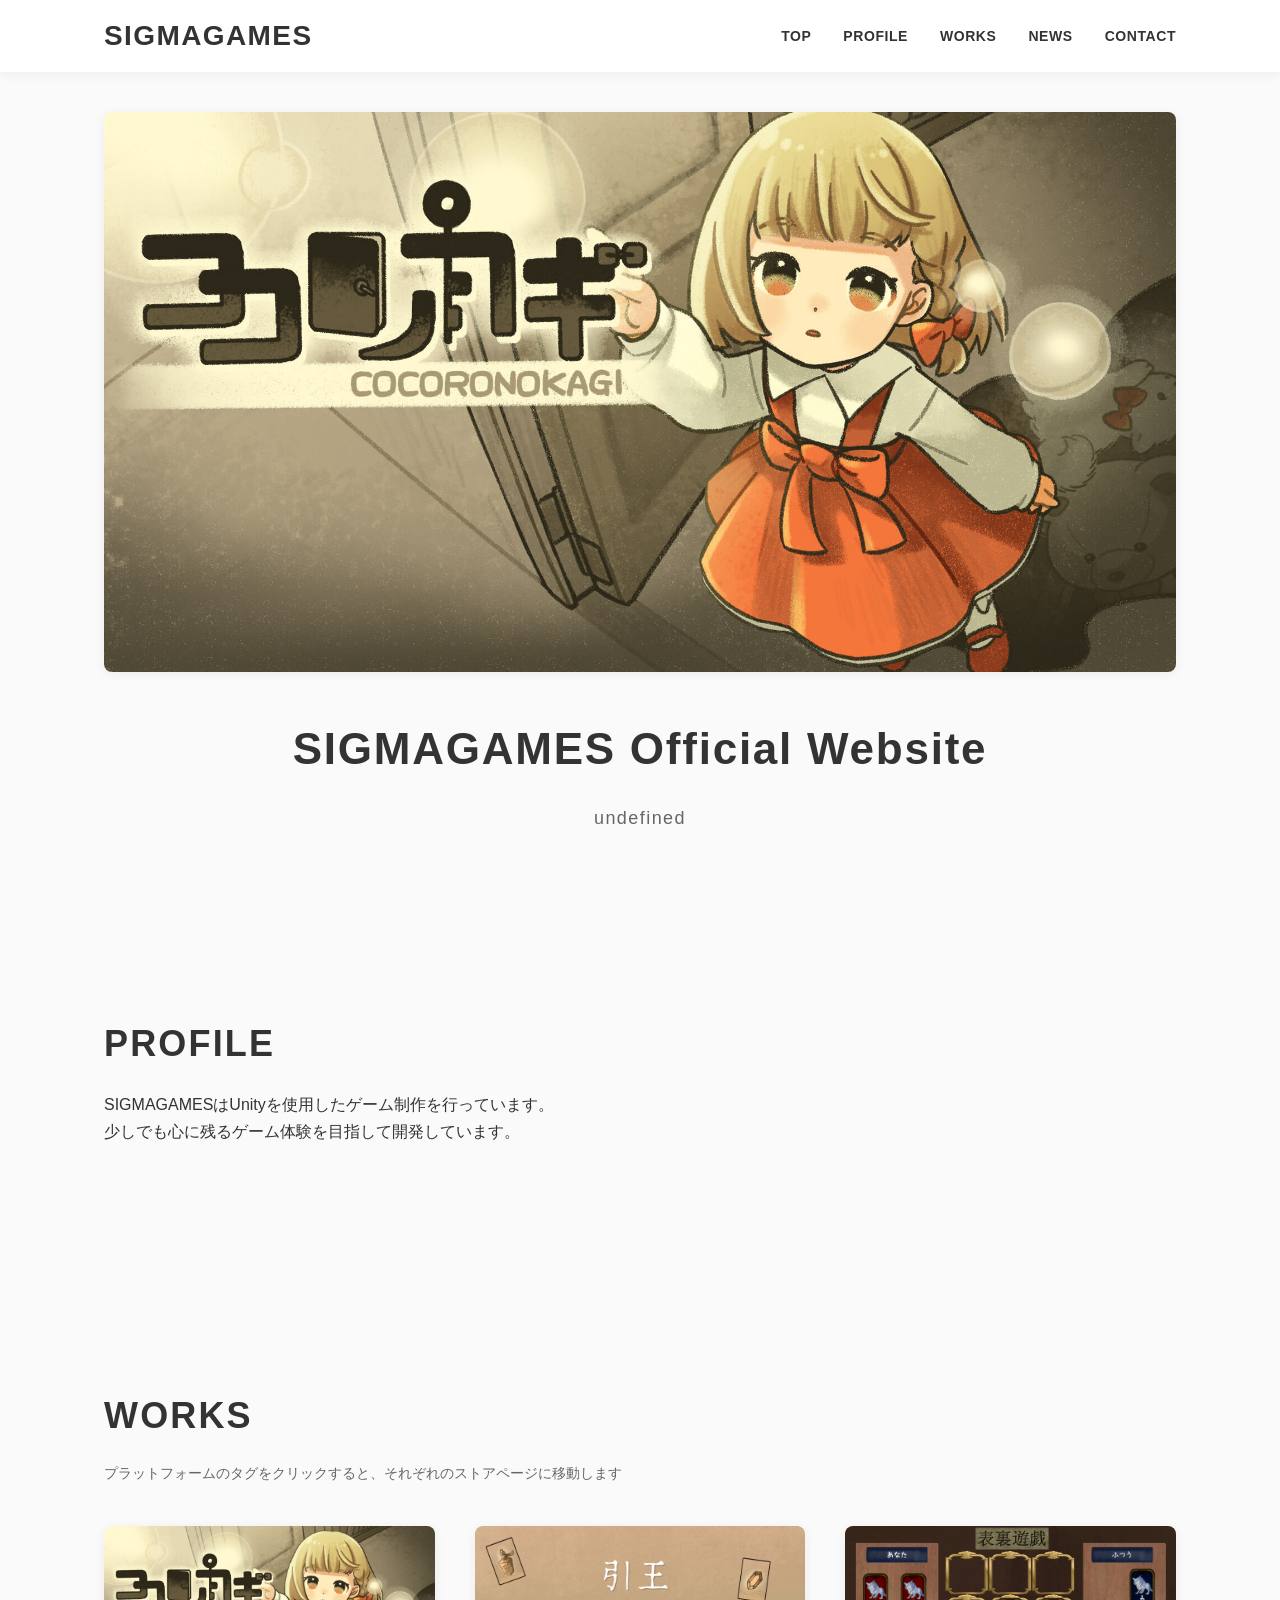
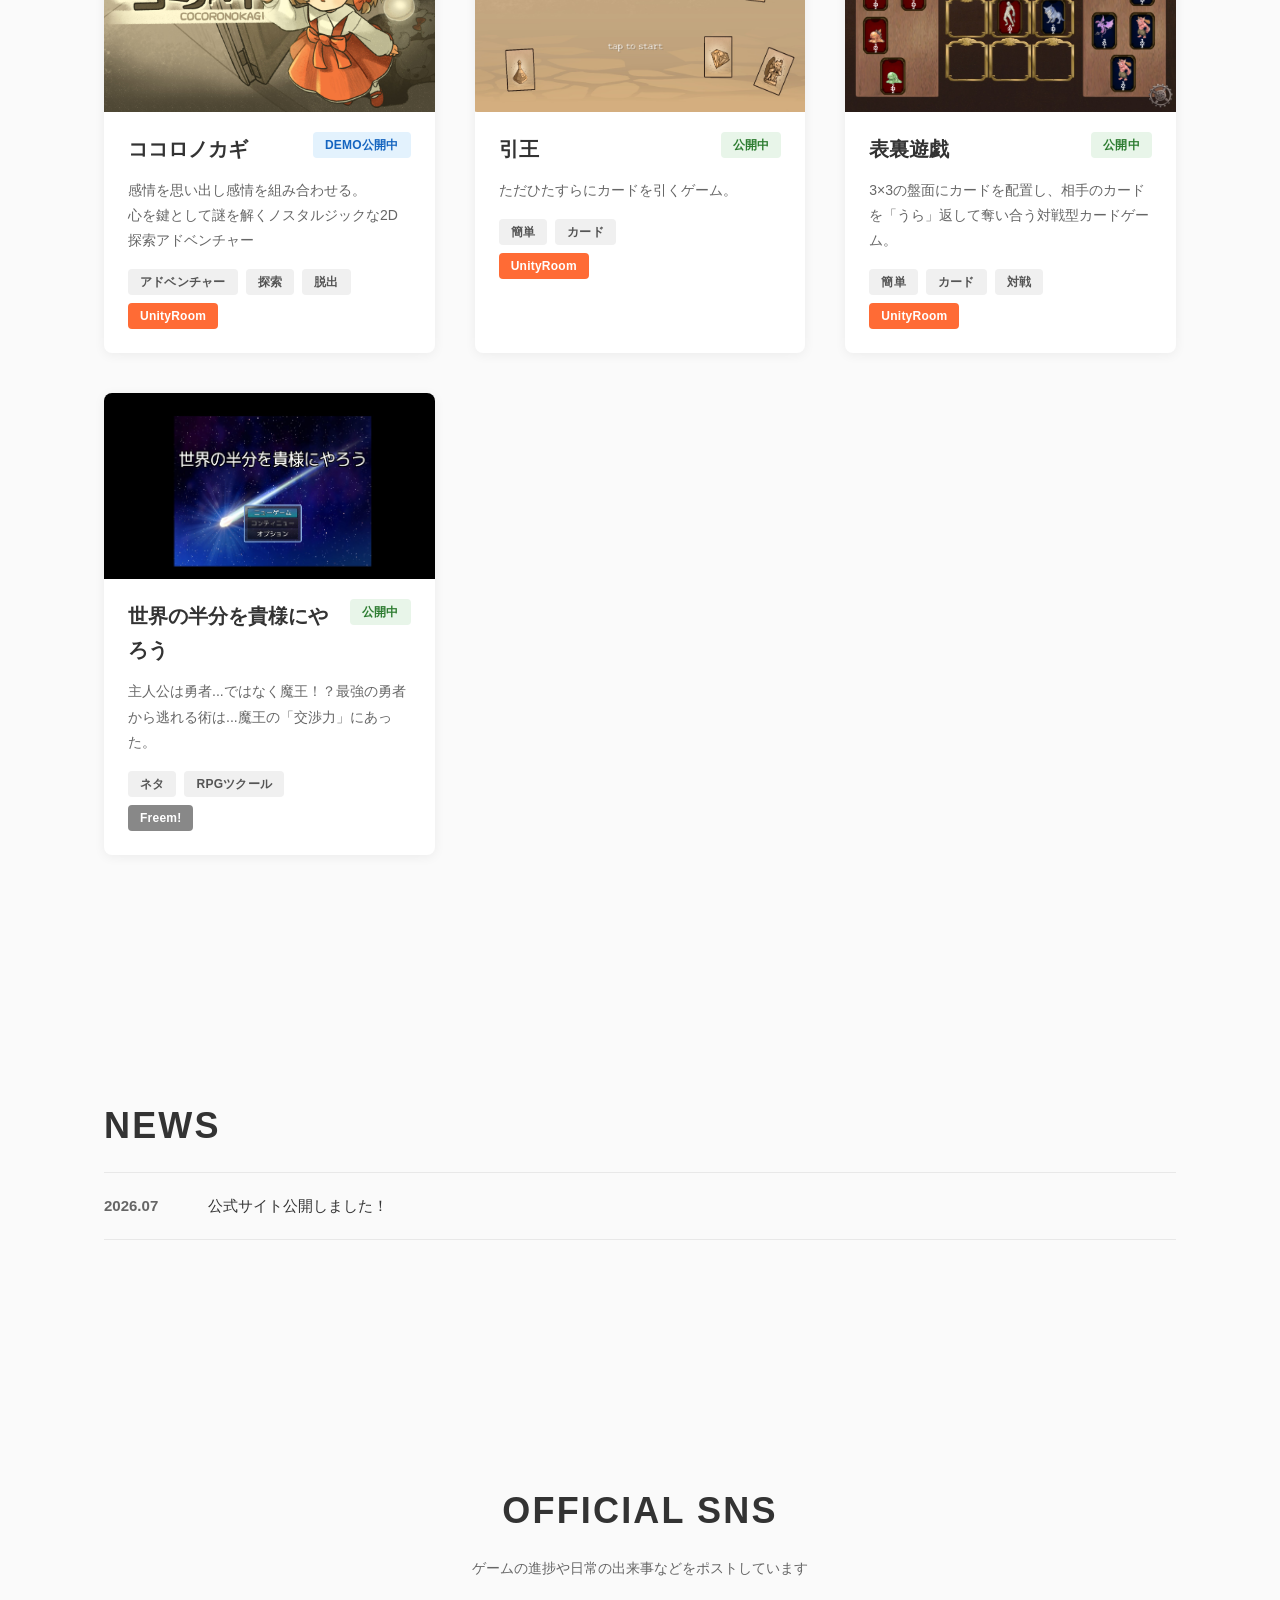
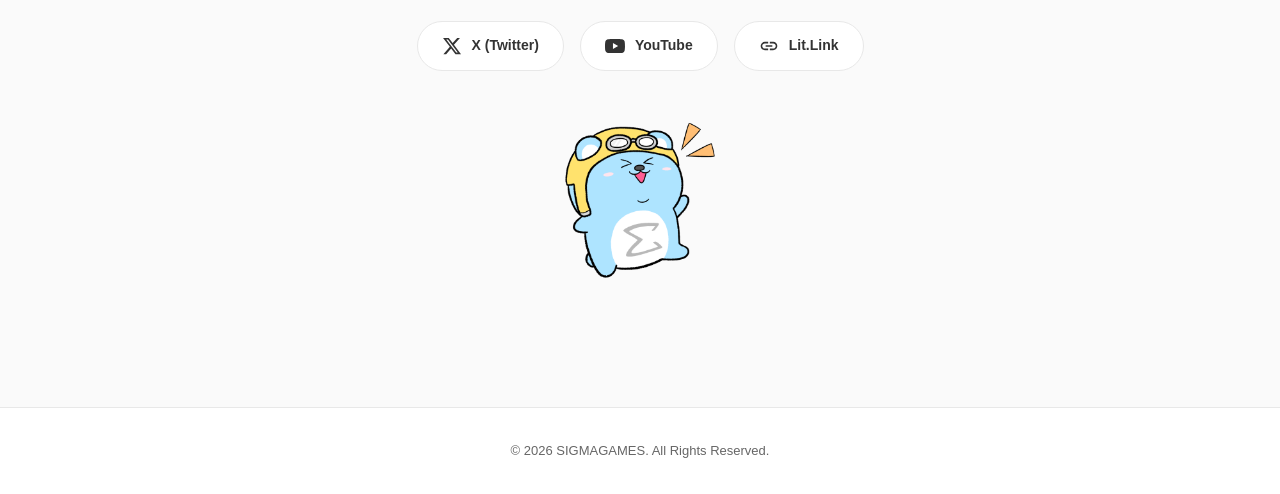
==== index.html @ db63a03f "Initial commit: SIGMAGAMES official website" ====
<!DOCTYPE html>
<html lang="ja">

<head>
    <meta charset="UTF-8">
    <meta name="viewport" content="width=device-width, initial-scale=1.0">
    <title>SIGMAGAMES</title>
    <meta name="description" content="SIGMAGAMES Official Website - インディーゲームスタジオ">
    <link rel="stylesheet" href="css/style.css">
</head>

<body>

    <header id="site-header"></header>

    <main>
        <section id="home" class="hero"></section>
        <section id="profile" class="section-profile"></section>
        <section id="games" class="section-works"></section>
        <section id="news" class="section-news"></section>
        <section id="contact" class="section-contact"></section>
    </main>

    <footer id="site-footer"></footer>

    <!-- 設定ファイル（ここを編集してサイトを更新） -->
    <script src="data/site.js"></script>
    <script src="data/games.js"></script>
    <script src="js/main.js"></script>

</body>

</html>
---- css/style.css ----
* {
  margin: 0;
  padding: 0;
  box-sizing: border-box;
}

:root {
  --color-bg: #fafafa;
  --color-surface: #ffffff;
  --color-text: #333333;
  --color-text-muted: #666666;
  --color-border: #e8e8e8;
  --color-accent: #2c5aa0;
  --header-height: 72px;
  --section-padding-x: clamp(20px, 5vw, 80px);
  --section-padding-y: clamp(80px, 10vw, 120px);
  --max-width: 1200px;
  --radius: 8px;
  --shadow: 0 2px 12px rgba(0, 0, 0, 0.06);
}

html {
  scroll-behavior: smooth;
}

body {
  font-family: "Yu Gothic UI", "Yu Gothic", "Hiragino Sans", sans-serif;
  background: var(--color-bg);
  color: var(--color-text);
  line-height: 1.7;
}

/* Header */
header {
  position: fixed;
  top: 0;
  width: 100%;
  background: var(--color-surface);
  box-shadow: var(--shadow);
  z-index: 1000;
}

.header-inner {
  max-width: var(--max-width);
  margin: 0 auto;
  padding: 0 var(--section-padding-x);
  height: var(--header-height);
  display: flex;
  justify-content: space-between;
  align-items: center;
}

.logo {
  font-size: clamp(20px, 3vw, 28px);
  font-weight: bold;
  letter-spacing: 0.05em;
  text-decoration: none;
  color: var(--color-text);
}

nav ul {
  display: flex;
  list-style: none;
  gap: clamp(16px, 3vw, 32px);
}

nav a {
  text-decoration: none;
  color: var(--color-text);
  font-weight: bold;
  font-size: 14px;
  letter-spacing: 0.04em;
  transition: color 0.2s;
}

nav a:hover {
  color: var(--color-accent);
}

/* Sections */
main section {
  padding: var(--section-padding-y) var(--section-padding-x);
  max-width: var(--max-width);
  margin: 0 auto;
}

main section:first-of-type {
  padding-top: calc(var(--header-height) + 40px);
}

h2 {
  font-size: clamp(28px, 4vw, 36px);
  margin-bottom: 16px;
  letter-spacing: 0.06em;
}

.section-note {
  color: var(--color-text-muted);
  font-size: 14px;
  margin-bottom: 40px;
}

.section-body {
  font-size: 16px;
  max-width: 720px;
}

/* Hero */
.hero {
  text-align: center;
  padding-bottom: 60px;
}

.hero-image-wrap {
  border-radius: var(--radius);
  overflow: hidden;
  box-shadow: var(--shadow);
}

.hero img {
  width: 100%;
  max-height: 560px;
  object-fit: cover;
  display: block;
}

.hero-text {
  margin-top: 40px;
}

.hero h1 {
  font-size: clamp(28px, 5vw, 44px);
  font-weight: bold;
  letter-spacing: 0.04em;
}

.hero p {
  margin-top: 16px;
  font-size: clamp(14px, 2vw, 18px);
  color: var(--color-text-muted);
  letter-spacing: 0.08em;
}

/* Works / Games */
.game-list {
  display: grid;
  grid-template-columns: repeat(auto-fill, minmax(320px, 1fr));
  gap: 40px;
}

.game-card {
  background: var(--color-surface);
  border-radius: var(--radius);
  overflow: hidden;
  box-shadow: var(--shadow);
  transition: transform 0.2s, box-shadow 0.2s;
}

.game-card:hover {
  transform: translateY(-4px);
  box-shadow: 0 8px 24px rgba(0, 0, 0, 0.1);
}

.game-still {
  aspect-ratio: 16 / 9;
  overflow: hidden;
  background: #eee;
}

.game-still img {
  width: 100%;
  height: 100%;
  object-fit: cover;
  display: block;
}

.game-still-placeholder {
  width: 100%;
  height: 100%;
  display: flex;
  align-items: center;
  justify-content: center;
  background: linear-gradient(135deg, #e8e8e8, #f5f5f5);
  color: #aaa;
  font-size: 14px;
}

.game-info {
  padding: 20px 24px 24px;
}

.game-title-row {
  display: flex;
  align-items: flex-start;
  justify-content: space-between;
  gap: 12px;
  margin-bottom: 12px;
}

.game-info h3 {
  font-size: 20px;
  flex: 1;
}

.game-description {
  font-size: 14px;
  color: var(--color-text-muted);
  margin-bottom: 16px;
  line-height: 1.8;
}

/* Tags */
.tag-group {
  display: flex;
  flex-wrap: wrap;
  gap: 8px;
  margin-top: 8px;
}

.tag {
  display: inline-block;
  padding: 4px 12px;
  border-radius: 4px;
  font-size: 12px;
  font-weight: bold;
  letter-spacing: 0.02em;
  line-height: 1.5;
}

.tag-genre {
  background: #f0f0f0;
  color: #555;
}

.tag-status {
  flex-shrink: 0;
  white-space: nowrap;
}

.tag-status-developing {
  background: #fff3e0;
  color: #e65100;
}

.tag-status-demo {
  background: #e3f2fd;
  color: #1565c0;
}

.tag-status-released {
  background: #e8f5e9;
  color: #2e7d32;
}

.tag-platform {
  text-decoration: none;
  color: #fff;
  transition: opacity 0.2s, transform 0.15s;
}

.tag-platform:hover {
  opacity: 0.85;
  transform: scale(1.03);
}

.tag-platform.tag-disabled {
  opacity: 0.45;
  cursor: default;
}

.tag-platform-unityroom {
  background: #ff6b35;
}

.tag-platform-steam {
  background: #1b2838;
}

.tag-platform-itch {
  background: #fa5c5c;
}

.tag-platform-switch {
  background: #e60012;
}

.tag-platform-pc {
  background: #555;
}

.tag-platform-web {
  background: #4a90d9;
}

.tag-platform-other {
  background: #888;
}

/* News */
.news-list {
  list-style: none;
  border-top: 1px solid var(--color-border);
}

.news-item {
  display: flex;
  gap: 24px;
  padding: 20px 0;
  border-bottom: 1px solid var(--color-border);
  font-size: 15px;
}

.news-date {
  flex-shrink: 0;
  color: var(--color-text-muted);
  font-weight: bold;
  min-width: 80px;
}

/* Contact / SNS */
.section-contact {
  text-align: center;
}

.sns-links {
  display: flex;
  flex-wrap: wrap;
  justify-content: center;
  gap: 16px;
  margin-bottom: 48px;
}

.sns-link {
  display: inline-flex;
  align-items: center;
  gap: 10px;
  padding: 12px 24px;
  border-radius: 50px;
  background: var(--color-surface);
  border: 1px solid var(--color-border);
  text-decoration: none;
  color: var(--color-text);
  font-size: 14px;
  font-weight: bold;
  transition: background 0.2s, border-color 0.2s, transform 0.15s;
}

.sns-link:hover {
  background: #f5f5f5;
  border-color: #ccc;
  transform: translateY(-2px);
}

.sns-link svg {
  width: 20px;
  height: 20px;
  fill: currentColor;
}

.sns-link-x:hover {
  color: #000;
}

.sns-link-youtube:hover {
  color: #ff0000;
}

.sns-link-github:hover {
  color: #333;
}

.sns-link-steam:hover {
  color: #1b2838;
}

.sns-empty {
  margin-bottom: 48px;
}

.mascot-wrap {
  margin-top: 16px;
}

.mascot {
  width: 160px;
  height: auto;
  display: inline-block;
}

/* Footer */
footer {
  text-align: center;
  padding: 32px var(--section-padding-x);
  background: var(--color-surface);
  border-top: 1px solid var(--color-border);
  color: var(--color-text-muted);
  font-size: 13px;
}

/* Responsive */
@media (max-width: 768px) {
  .header-inner {
    flex-direction: column;
    height: auto;
    padding-top: 16px;
    padding-bottom: 12px;
    gap: 12px;
  }

  nav ul {
    flex-wrap: wrap;
    justify-content: center;
    gap: 12px 20px;
  }

  main section:first-of-type {
    padding-top: calc(var(--header-height) + 60px);
  }

  .game-list {
    grid-template-columns: 1fr;
  }

  .game-title-row {
    flex-direction: column;
    align-items: flex-start;
  }

  .news-item {
    flex-direction: column;
    gap: 4px;
  }
}
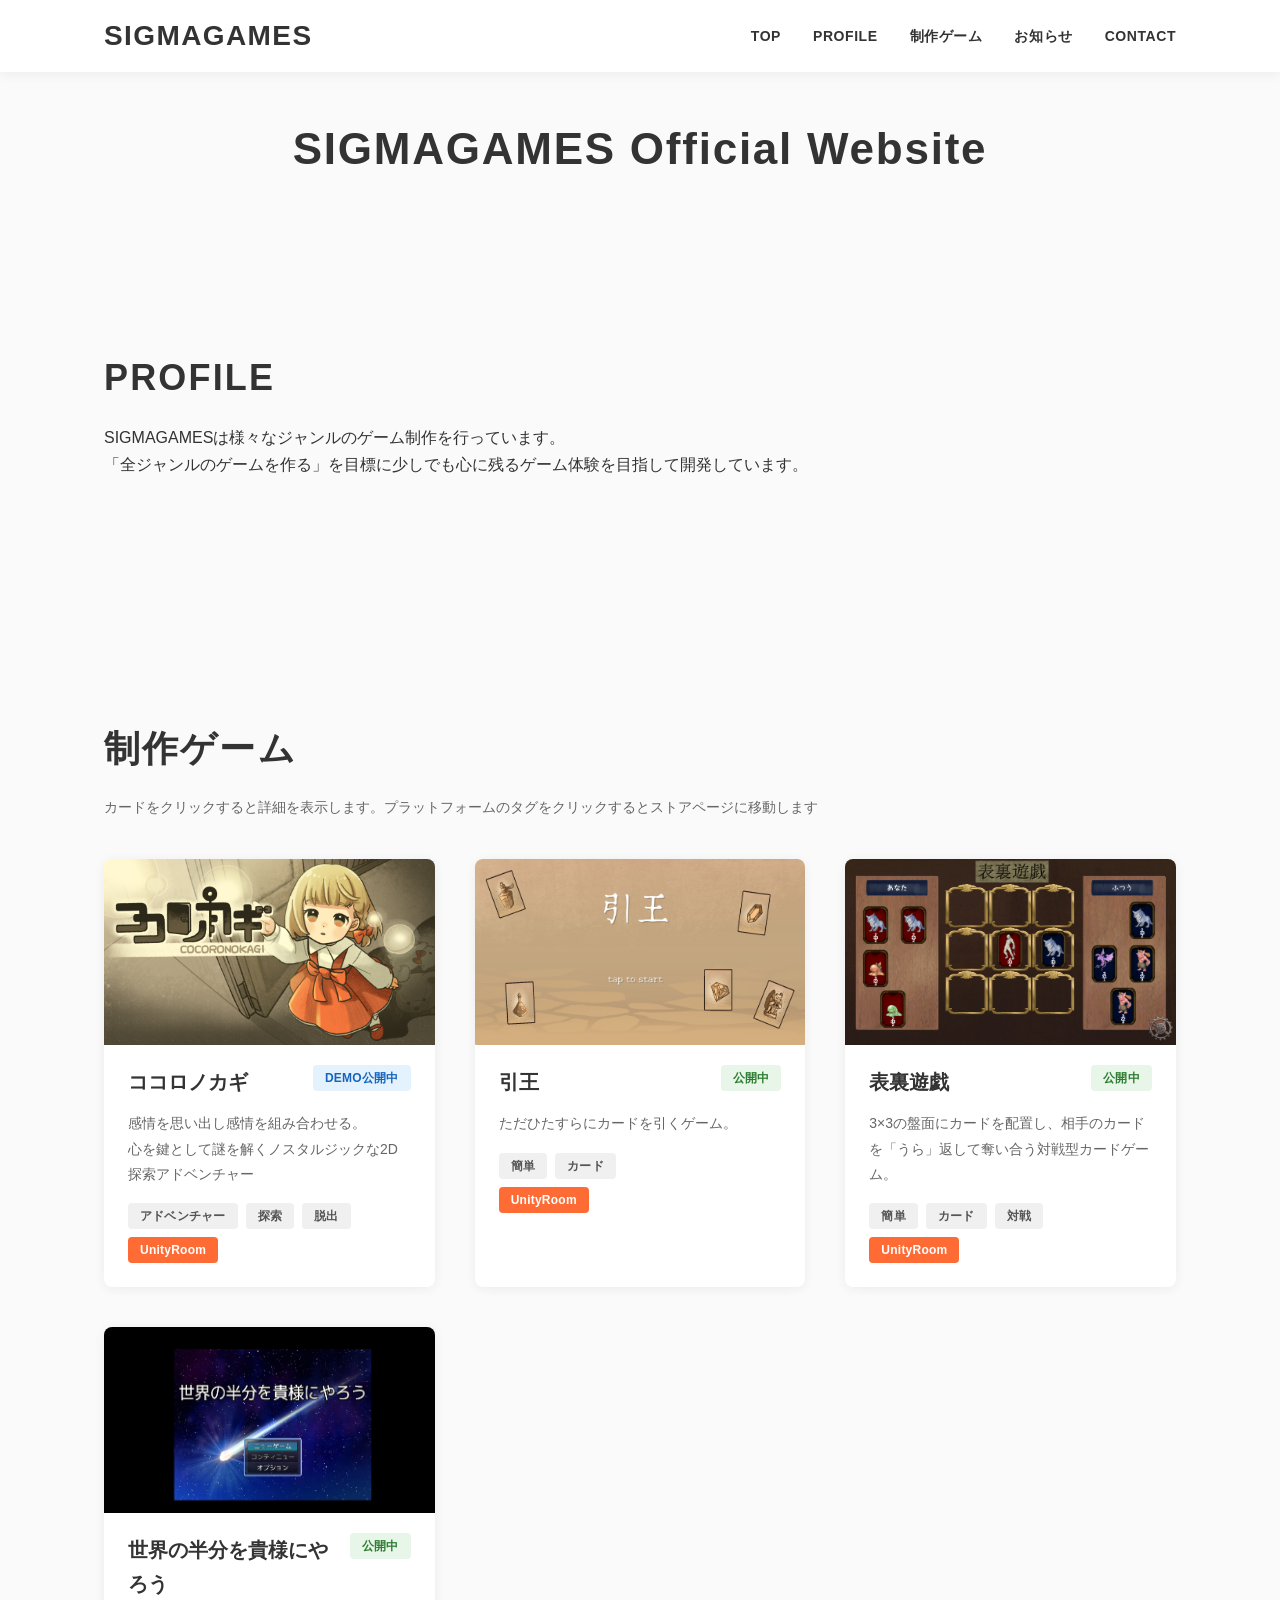
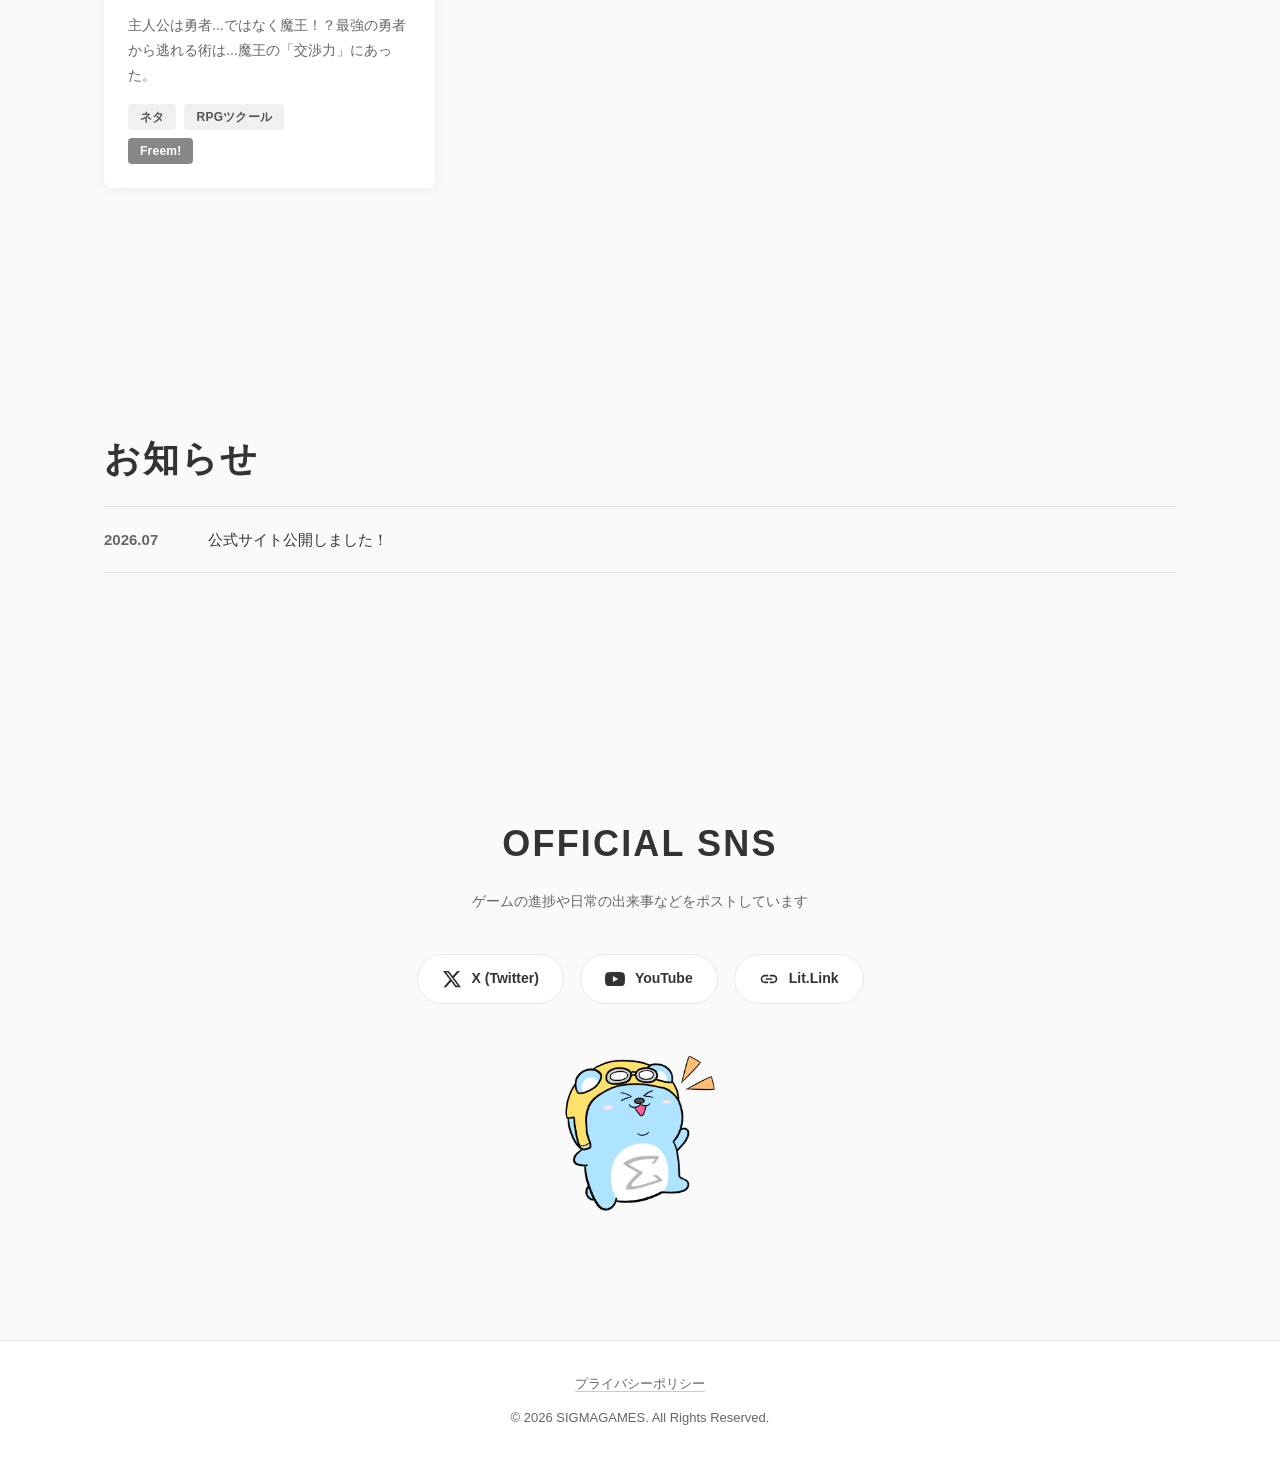
==== commit 141d7769: "22222" ====
--- a/index.html
+++ b/index.html
@@ -6,7 +6,9 @@
     <meta name="viewport" content="width=device-width, initial-scale=1.0">
     <title>SIGMAGAMES</title>
     <meta name="description" content="SIGMAGAMES Official Website - インディーゲームスタジオ">
-    <link rel="stylesheet" href="css/style.css">
+    <link rel="icon" href="/img/しぐまアイコン.png" type="image/png">
+    <link rel="apple-touch-icon" href="/img/しぐまアイコン.png">
+    <link rel="stylesheet" href="/css/style.css">
 </head>
 
 <body>
@@ -24,9 +26,9 @@
     <footer id="site-footer"></footer>
 
     <!-- 設定ファイル（ここを編集してサイトを更新） -->
-    <script src="data/site.js"></script>
-    <script src="data/games.js"></script>
-    <script src="js/main.js"></script>
+    <script src="/data/site.js"></script>
+    <script src="/data/games.js"></script>
+    <script src="/js/main.js"></script>
 
 </body>
 
--- a/css/style.css
+++ b/css/style.css
@@ -124,6 +124,14 @@
   display: block;
 }
 
+.hero-no-image {
+  padding-bottom: 40px;
+}
+
+.hero-no-image .hero-text {
+  margin-top: 0;
+}
+
 .hero-text {
   margin-top: 40px;
 }
@@ -154,6 +162,7 @@
   overflow: hidden;
   box-shadow: var(--shadow);
   transition: transform 0.2s, box-shadow 0.2s;
+  cursor: pointer;
 }
 
 .game-card:hover {
@@ -397,6 +406,235 @@
   font-size: 13px;
 }
 
+.footer-links {
+  margin-bottom: 12px;
+}
+
+.footer-links a {
+  color: var(--color-text-muted);
+  text-decoration: none;
+  font-size: 13px;
+  border-bottom: 1px solid #ccc;
+  transition: color 0.2s;
+}
+
+.footer-links a:hover {
+  color: var(--color-accent);
+}
+
+/* Game Detail Modal */
+body.modal-open {
+  overflow: hidden;
+}
+
+.game-modal {
+  position: fixed;
+  inset: 0;
+  z-index: 2000;
+  display: flex;
+  align-items: center;
+  justify-content: center;
+  padding: 20px;
+  opacity: 0;
+  visibility: hidden;
+  transition: opacity 0.25s, visibility 0.25s;
+}
+
+.game-modal.is-open {
+  opacity: 1;
+  visibility: visible;
+}
+
+.game-modal-overlay {
+  position: absolute;
+  inset: 0;
+  background: rgba(0, 0, 0, 0.6);
+}
+
+.game-modal-panel {
+  position: relative;
+  background: var(--color-surface);
+  border-radius: var(--radius);
+  width: 100%;
+  max-width: 800px;
+  max-height: 90vh;
+  overflow-y: auto;
+  box-shadow: 0 16px 48px rgba(0, 0, 0, 0.2);
+  z-index: 1;
+}
+
+.game-modal-close {
+  position: absolute;
+  top: 12px;
+  right: 16px;
+  background: none;
+  border: none;
+  font-size: 28px;
+  line-height: 1;
+  cursor: pointer;
+  color: var(--color-text-muted);
+  z-index: 2;
+  padding: 4px 8px;
+}
+
+.game-modal-close:hover {
+  color: var(--color-text);
+}
+
+.game-modal-header {
+  display: flex;
+  align-items: center;
+  gap: 12px;
+  padding: 24px 56px 16px 24px;
+  border-bottom: 1px solid var(--color-border);
+}
+
+.game-modal-header h3 {
+  font-size: 22px;
+  flex: 1;
+}
+
+.game-modal-body {
+  display: flex;
+  align-items: center;
+  gap: 8px;
+  padding: 20px 12px;
+}
+
+.game-modal-content {
+  flex: 1;
+  min-width: 0;
+}
+
+.game-modal-image-wrap {
+  border-radius: var(--radius);
+  overflow: hidden;
+  margin-bottom: 16px;
+  background: #eee;
+}
+
+.game-modal-image-wrap img {
+  width: 100%;
+  max-height: 400px;
+  object-fit: contain;
+  display: block;
+}
+
+.game-modal-text {
+  font-size: 15px;
+  line-height: 1.9;
+  color: var(--color-text);
+  padding: 0 12px;
+}
+
+.game-modal-nav {
+  flex-shrink: 0;
+  width: 40px;
+  height: 40px;
+  border-radius: 50%;
+  border: 1px solid var(--color-border);
+  background: var(--color-surface);
+  font-size: 18px;
+  cursor: pointer;
+  display: flex;
+  align-items: center;
+  justify-content: center;
+  transition: background 0.2s, border-color 0.2s;
+}
+
+.game-modal-nav:hover:not(:disabled) {
+  background: #f5f5f5;
+  border-color: #ccc;
+}
+
+.game-modal-nav:disabled {
+  opacity: 0.3;
+  cursor: default;
+}
+
+.game-modal-footer {
+  padding: 16px 24px 24px;
+  border-top: 1px solid var(--color-border);
+  display: flex;
+  flex-direction: column;
+  align-items: center;
+  gap: 12px;
+}
+
+.game-modal-page-indicator {
+  font-size: 13px;
+  color: var(--color-text-muted);
+  font-weight: bold;
+}
+
+/* Privacy Page */
+.privacy-page {
+  background: var(--color-bg);
+}
+
+.privacy-header {
+  position: sticky;
+  top: 0;
+  background: var(--color-surface);
+  box-shadow: var(--shadow);
+  z-index: 100;
+}
+
+.privacy-header .header-inner {
+  max-width: var(--max-width);
+  margin: 0 auto;
+  padding: 20px var(--section-padding-x);
+  display: flex;
+  justify-content: space-between;
+  align-items: center;
+}
+
+.back-link {
+  text-decoration: none;
+  color: var(--color-text-muted);
+  font-size: 14px;
+  font-weight: bold;
+  transition: color 0.2s;
+}
+
+.back-link:hover {
+  color: var(--color-accent);
+}
+
+.privacy-main {
+  max-width: 720px;
+  margin: 0 auto;
+  padding: 60px var(--section-padding-x) 80px;
+}
+
+.privacy-main h1 {
+  font-size: clamp(28px, 4vw, 36px);
+  margin-bottom: 12px;
+}
+
+.privacy-updated {
+  color: var(--color-text-muted);
+  font-size: 14px;
+  margin-bottom: 40px;
+}
+
+.privacy-section {
+  margin-bottom: 32px;
+}
+
+.privacy-section h2 {
+  font-size: 18px;
+  margin-bottom: 12px;
+  padding-bottom: 8px;
+  border-bottom: 1px solid var(--color-border);
+}
+
+.privacy-section p {
+  font-size: 15px;
+  line-height: 1.9;
+  color: var(--color-text);
+}
+
 /* Responsive */
 @media (max-width: 768px) {
   .header-inner {
@@ -430,4 +668,27 @@
     flex-direction: column;
     gap: 4px;
   }
-}
+
+  .game-modal-body {
+    flex-direction: column;
+    padding: 16px;
+  }
+
+  .game-modal-nav {
+    width: 100%;
+    border-radius: var(--radius);
+    height: 44px;
+  }
+
+  .game-modal-prev {
+    order: 2;
+  }
+
+  .game-modal-content {
+    order: 1;
+  }
+
+  .game-modal-next {
+    order: 3;
+  }
+}
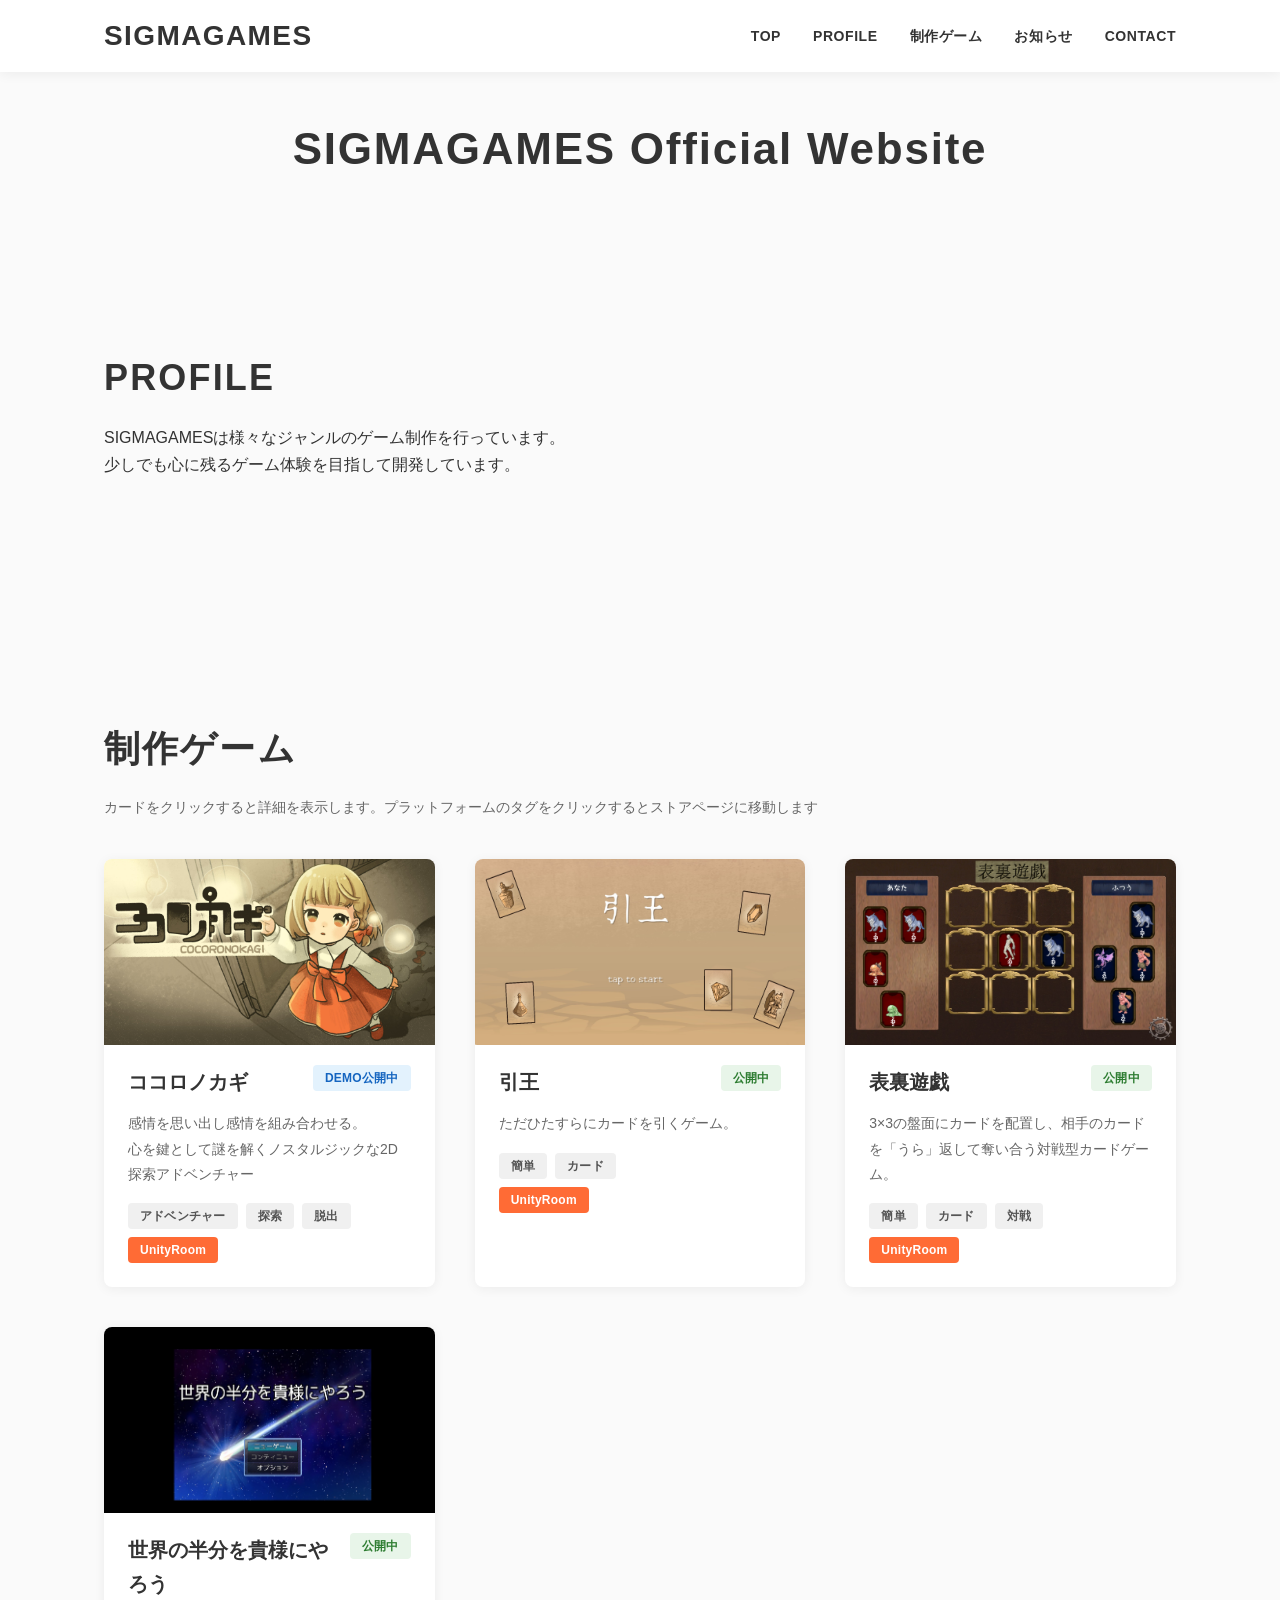
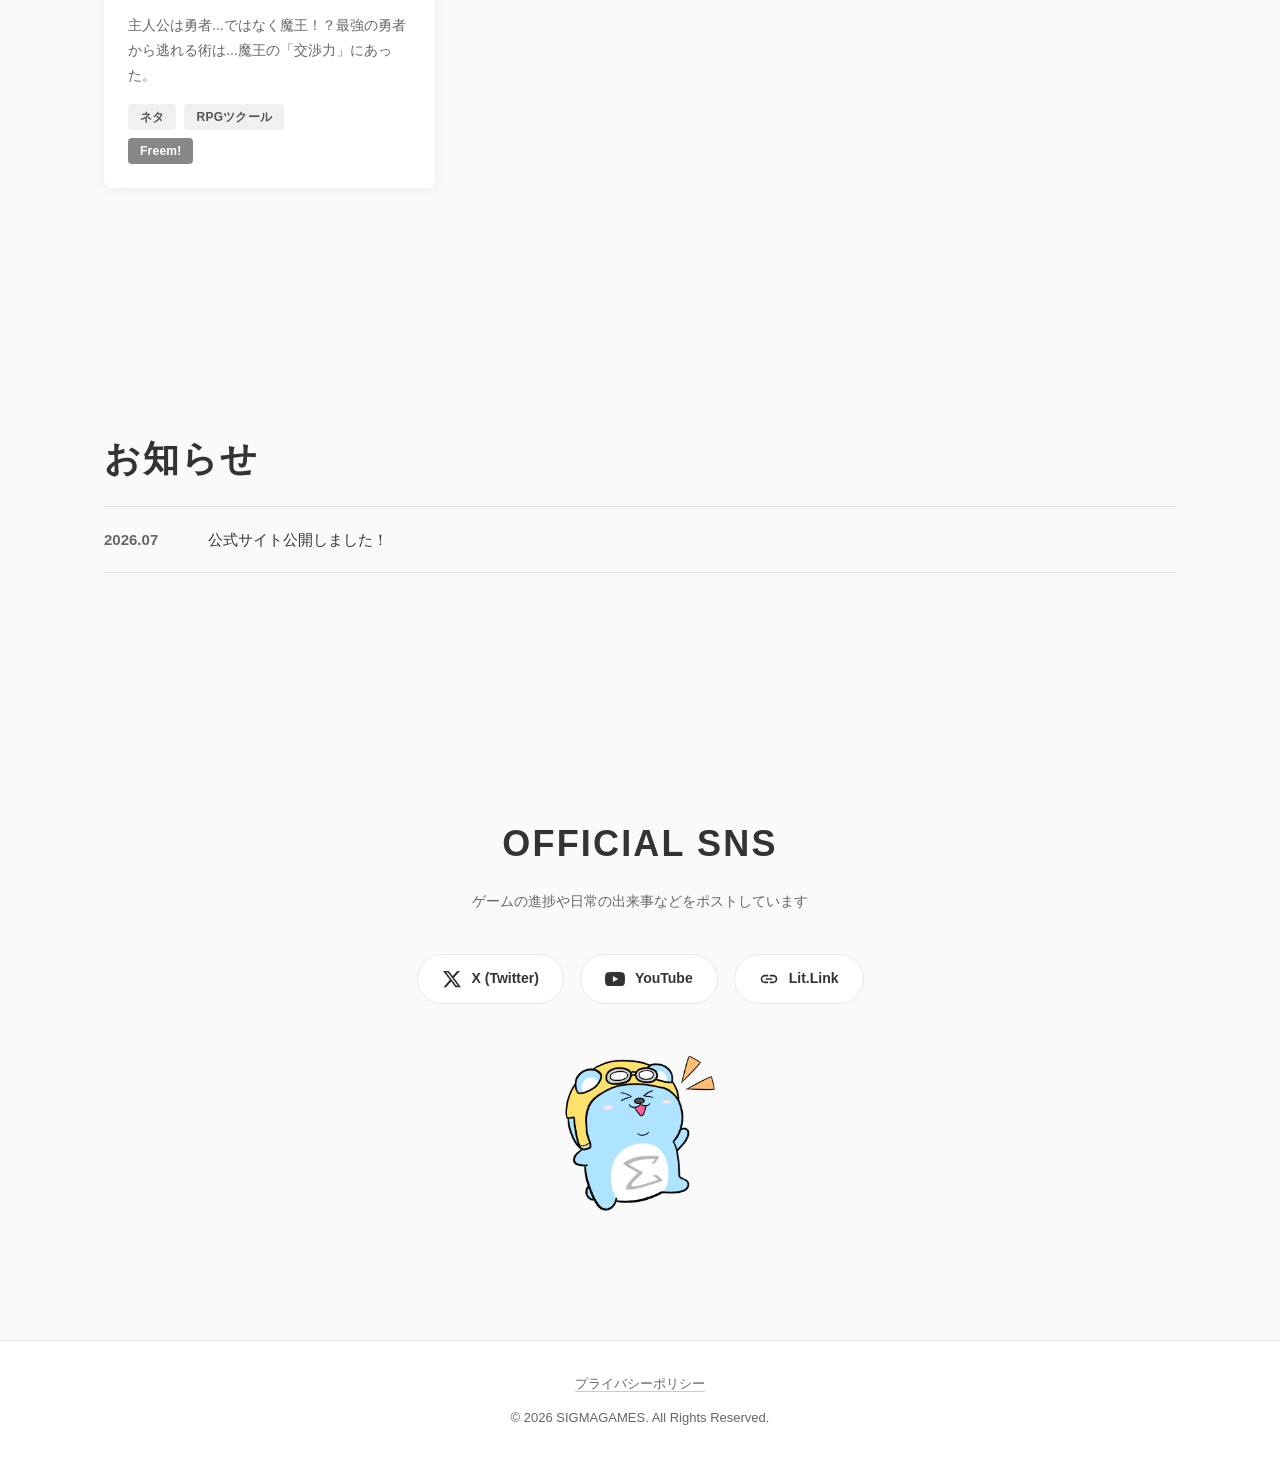
==== commit 44a483a6: "4444" ====
--- a/index.html
+++ b/index.html
@@ -4,11 +4,17 @@
 <head>
     <meta charset="UTF-8">
     <meta name="viewport" content="width=device-width, initial-scale=1.0">
+    <script>
+      if (location.protocol === "http:" && location.hostname === "www.sigmagames.jp") {
+        location.replace("https://" + location.host + location.pathname + location.search + location.hash);
+      }
+    </script>
     <title>SIGMAGAMES</title>
     <meta name="description" content="SIGMAGAMES Official Website - インディーゲームスタジオ">
-    <link rel="icon" href="/img/しぐまアイコン.png" type="image/png">
-    <link rel="apple-touch-icon" href="/img/しぐまアイコン.png">
-    <link rel="stylesheet" href="/css/style.css">
+    <link rel="canonical" href="https://www.sigmagames.jp/">
+    <link rel="icon" href="img/しぐまアイコン.png" type="image/png">
+    <link rel="apple-touch-icon" href="img/しぐまアイコン.png">
+    <link rel="stylesheet" href="css/style.css">
 </head>
 
 <body>
@@ -26,9 +32,9 @@
     <footer id="site-footer"></footer>
 
     <!-- 設定ファイル（ここを編集してサイトを更新） -->
-    <script src="/data/site.js"></script>
-    <script src="/data/games.js"></script>
-    <script src="/js/main.js"></script>
+    <script src="data/site.js"></script>
+    <script src="data/games.js"></script>
+    <script src="js/main.js"></script>
 
 </body>
 
